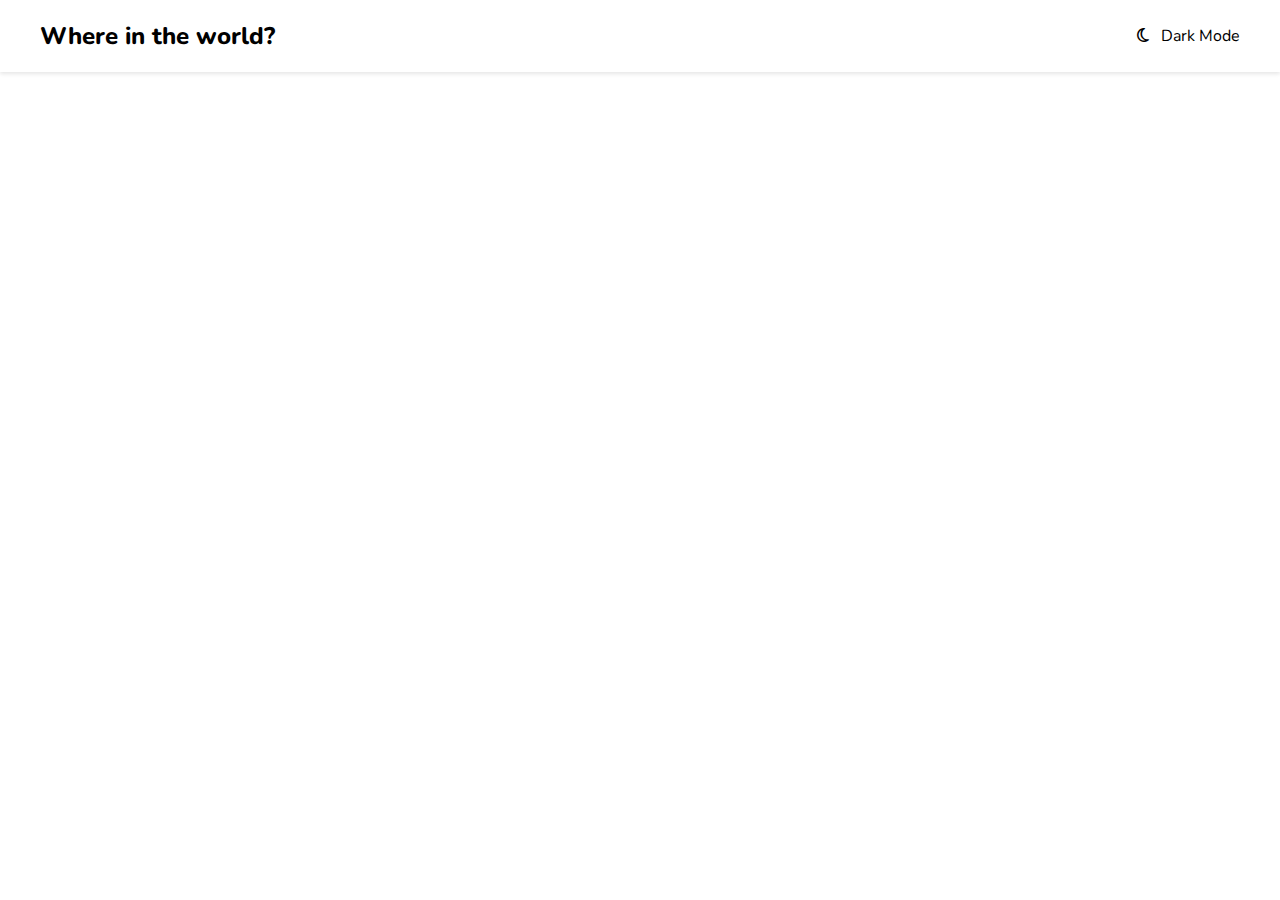
==== countries-api-frontend-mentor-challenge/index.html @ 7b8b0765 "first commit" ====
<!DOCTYPE html>
<html lang="en">
<head>
    <meta charset="UTF-8">
    <meta name="viewport" content="width=device-width, initial-scale=1.0">
    <title>Countries Rest Api Project</title>
    <link href="https://fonts.googleapis.com/css?family=Nunito:200,300,regular,500,600,700,800,900" rel="stylesheet" />
    <link rel="stylesheet" href="https://cdnjs.cloudflare.com/ajax/libs/font-awesome/6.7.2/css/all.min.css" integrity="sha512-Evv84Mr4kqVGRNSgIGL/F/aIDqQb7xQ2vcrdIwxfjThSH8CSR7PBEakCr51Ck+w+/U6swU2Im1vVX0SVk9ABhg==" crossorigin="anonymous" referrerpolicy="no-referrer" />
    <script src="script.js"></script>
    <link rel="stylesheet" href="style.css">
    </head>
<body>
    <header class="header">
        <div class="header-content">
            <h2 class="title">Where in the world?</h2>
        <p><i class="fa-regular fa-moon"></i>&nbsp;&nbsp; Dark Mode</p>
        </div>
        
    </header>

</body>
</html>
---- countries-api-frontend-mentor-challenge/style.css ----
*{
    box-sizing: border-box;
}

body{
    margin: 0;
    font-family: Nunito, sans-serif;


}

.title{
    font-weight: 800;
}

.header{
    box-shadow: 0 2px 4px rgba(0, 0, 0, 0.1);
    padding-inline: 24px;
}
.header-content{
    display: flex;
    align-items: center;
    justify-content: space-between;
    max-width: 1200px;
    margin-inline: auto;

   
}
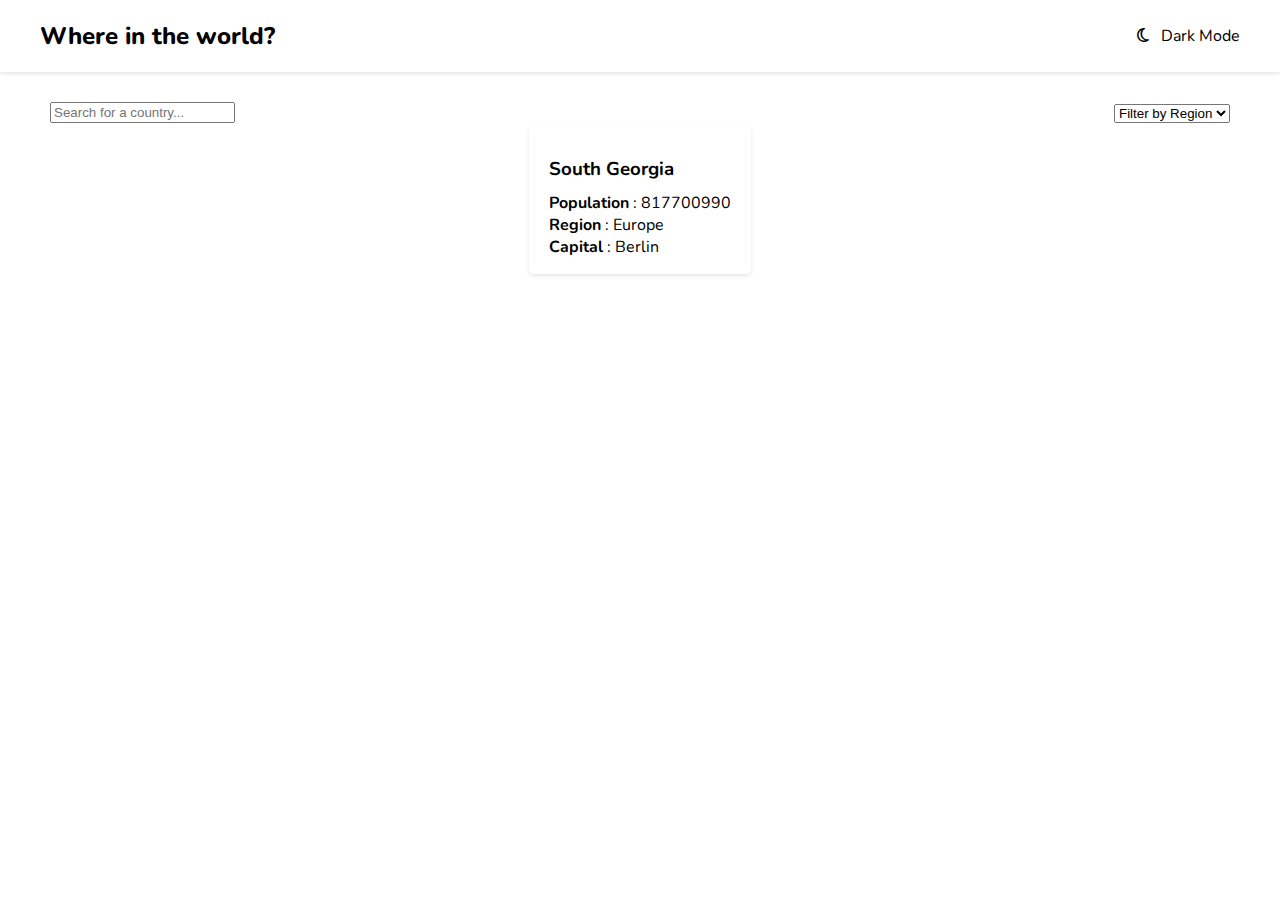
==== commit 789116fc: "UI update" ====
--- a/countries-api-frontend-mentor-challenge/index.html
+++ b/countries-api-frontend-mentor-challenge/index.html
@@ -3,7 +3,7 @@
 <head>
     <meta charset="UTF-8">
     <meta name="viewport" content="width=device-width, initial-scale=1.0">
-    <title>Countries Rest Api Project</title>
+    <title>CountriesProject</title>
     <link href="https://fonts.googleapis.com/css?family=Nunito:200,300,regular,500,600,700,800,900" rel="stylesheet" />
     <link rel="stylesheet" href="https://cdnjs.cloudflare.com/ajax/libs/font-awesome/6.7.2/css/all.min.css" integrity="sha512-Evv84Mr4kqVGRNSgIGL/F/aIDqQb7xQ2vcrdIwxfjThSH8CSR7PBEakCr51Ck+w+/U6swU2Im1vVX0SVk9ABhg==" crossorigin="anonymous" referrerpolicy="no-referrer" />
     <script src="script.js"></script>
@@ -15,8 +15,33 @@
             <h2 class="title">Where in the world?</h2>
         <p><i class="fa-regular fa-moon"></i>&nbsp;&nbsp; Dark Mode</p>
         </div>
-        
     </header>
+    <main>
+        <div class="search-section">
+                <input type="text" placeholder="Search for a country..." class="search-input">
+                <div class="filter-section">
+                    <select name="region" id="region" class="region-select">
+                        <option value="region">Filter by Region</option>
+                        <option value="Africa">Africa</option>
+                        <option value="America">America</option>
+                        <option value="Asia">Asia</option>
+                        <option value="Europe">Europe</option>
+                        <option value="Oceania">Oceania</option>
+                    </select>
+                </div>
+        </div>
+        <div class="hero-section">
+            <div class="container">
+                <img src="https://flagcdn.com/gs.svg" alt="" class="country-flag">
+                <div class="country-content">
+                    <h3>South Georgia</h3>
+                    <span><b>Population</b> : 817700990</span>
+                    <span><b>Region</b> : Europe</span>
+                    <span><b>Capital</b> : Berlin</span>
+                </div>
+            </div>
+        </div>
+    </main>
 
 </body>
 </html>--- a/countries-api-frontend-mentor-challenge/style.css
+++ b/countries-api-frontend-mentor-challenge/style.css
@@ -25,4 +25,41 @@
     margin-inline: auto;
 
    
+}
+main{
+    padding: 30px 50px;
+}
+
+.search-section{
+    display: flex;
+    align-items: center;
+    justify-content: space-between;
+}
+
+.hero-section{
+    display: flex;
+    align-items: center;
+    justify-content: space-evenly;
+}
+
+.container{
+    max-width: 300px;
+    border-radius: 5px;
+    box-shadow: 0 2px 4px rgba(0, 0, 0, 0.1);
+}
+
+.container img{
+    width: 100%;
+}
+    
+.country-content{
+    display: flex;
+    flex-direction: column;
+    padding-inline: 20px;
+    padding-bottom: 16px;
+}
+
+.country-content h3{
+    padding : 0px;
+    margin-block: 10px;
 }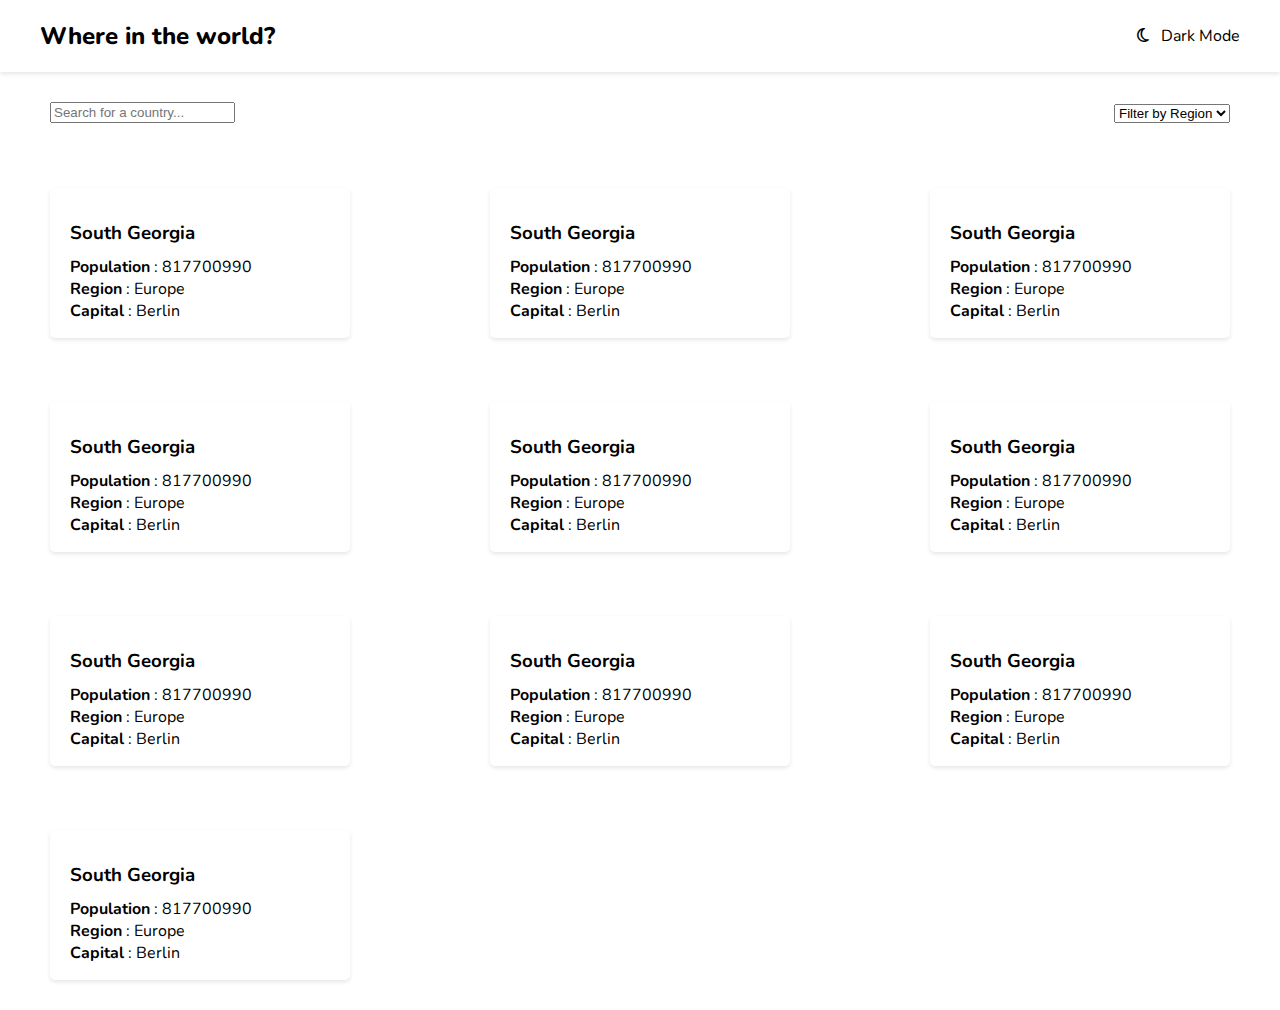
==== commit 1936f3a2: "ui update" ====
--- a/countries-api-frontend-mentor-challenge/index.html
+++ b/countries-api-frontend-mentor-challenge/index.html
@@ -30,16 +30,99 @@
                     </select>
                 </div>
         </div>
+        
         <div class="hero-section">
-            <div class="container">
-                <img src="https://flagcdn.com/gs.svg" alt="" class="country-flag">
-                <div class="country-content">
-                    <h3>South Georgia</h3>
-                    <span><b>Population</b> : 817700990</span>
-                    <span><b>Region</b> : Europe</span>
-                    <span><b>Capital</b> : Berlin</span>
-                </div>
-            </div>
+            <a href = "#" class="country-card">
+                    <img src="https://flagcdn.com/gs.svg" alt="" class="country-flag">
+                    <div class="country-content">
+                        <h3>South Georgia</h3>
+                        <span><b>Population</b> : 817700990</span>
+                        <span><b>Region</b> : Europe</span>
+                        <span><b>Capital</b> : Berlin</span>
+                    </div>
+            </a>
+            <a href = "#" class="country-card">
+                    <img src="https://flagcdn.com/gs.svg" alt="" class="country-flag">
+                    <div class="country-content">
+                        <h3>South Georgia</h3>
+                        <span><b>Population</b> : 817700990</span>
+                        <span><b>Region</b> : Europe</span>
+                        <span><b>Capital</b> : Berlin</span>
+                    </div>
+            </a>
+            <a href = "#" class="country-card">
+                    <img src="https://flagcdn.com/gs.svg" alt="" class="country-flag">
+                    <div class="country-content">
+                        <h3>South Georgia</h3>
+                        <span><b>Population</b> : 817700990</span>
+                        <span><b>Region</b> : Europe</span>
+                        <span><b>Capital</b> : Berlin</span>
+                    </div>
+            </a>
+            <a href = "#" class="country-card">
+                    <img src="https://flagcdn.com/gs.svg" alt="" class="country-flag">
+                    <div class="country-content">
+                        <h3>South Georgia</h3>
+                        <span><b>Population</b> : 817700990</span>
+                        <span><b>Region</b> : Europe</span>
+                        <span><b>Capital</b> : Berlin</span>
+                    </div>
+            </a>
+            <a href = "#" class="country-card">
+                    <img src="https://flagcdn.com/gs.svg" alt="" class="country-flag">
+                    <div class="country-content">
+                        <h3>South Georgia</h3>
+                        <span><b>Population</b> : 817700990</span>
+                        <span><b>Region</b> : Europe</span>
+                        <span><b>Capital</b> : Berlin</span>
+                    </div>
+            </a>
+            <a href = "#" class="country-card">
+                    <img src="https://flagcdn.com/gs.svg" alt="" class="country-flag">
+                    <div class="country-content">
+                        <h3>South Georgia</h3>
+                        <span><b>Population</b> : 817700990</span>
+                        <span><b>Region</b> : Europe</span>
+                        <span><b>Capital</b> : Berlin</span>
+                    </div>
+            </a>
+            <a href = "#" class="country-card">
+                    <img src="https://flagcdn.com/gs.svg" alt="" class="country-flag">
+                    <div class="country-content">
+                        <h3>South Georgia</h3>
+                        <span><b>Population</b> : 817700990</span>
+                        <span><b>Region</b> : Europe</span>
+                        <span><b>Capital</b> : Berlin</span>
+                    </div>
+            </a>
+            <a href = "#" class="country-card">
+                    <img src="https://flagcdn.com/gs.svg" alt="" class="country-flag">
+                    <div class="country-content">
+                        <h3>South Georgia</h3>
+                        <span><b>Population</b> : 817700990</span>
+                        <span><b>Region</b> : Europe</span>
+                        <span><b>Capital</b> : Berlin</span>
+                    </div>
+            </a>
+            <a href = "#" class="country-card">
+                    <img src="https://flagcdn.com/gs.svg" alt="" class="country-flag">
+                    <div class="country-content">
+                        <h3>South Georgia</h3>
+                        <span><b>Population</b> : 817700990</span>
+                        <span><b>Region</b> : Europe</span>
+                        <span><b>Capital</b> : Berlin</span>
+                    </div>
+            </a>
+            <a href = "#" class="country-card">
+                    <img src="https://flagcdn.com/gs.svg" alt="" class="country-flag">
+                    <div class="country-content">
+                        <h3>South Georgia</h3>
+                        <span><b>Population</b> : 817700990</span>
+                        <span><b>Region</b> : Europe</span>
+                        <span><b>Capital</b> : Berlin</span>
+                    </div>
+            </a>
+            
         </div>
     </main>
 
--- a/countries-api-frontend-mentor-challenge/style.css
+++ b/countries-api-frontend-mentor-challenge/style.css
@@ -37,20 +37,37 @@
 }
 
 .hero-section{
+    max-width: 1200px;
+    margin-top: 64px;
+    margin-inline: auto;
     display: flex;
     align-items: center;
-    justify-content: space-evenly;
+    gap: 64px;
+    flex-wrap: wrap;
+    justify-content: space-between;
 }
 
-.container{
-    max-width: 300px;
+
+.country-card{
+    display: inline-block;
+    width: 300px;
     border-radius: 5px;
+    overflow: hidden;
     box-shadow: 0 2px 4px rgba(0, 0, 0, 0.1);
+    text-decoration: none;
+    color: inherit;
+    transition: all 0.3s ease-in-out;
 }
 
-.container img{
+.country-card img{
     width: 100%;
 }
+
+.country-card:hover{
+    transform: scale(1.03);
+    box-shadow: 0 4px 8px rgba(0, 0, 0, 0.1);
+}
+
     
 .country-content{
     display: flex;
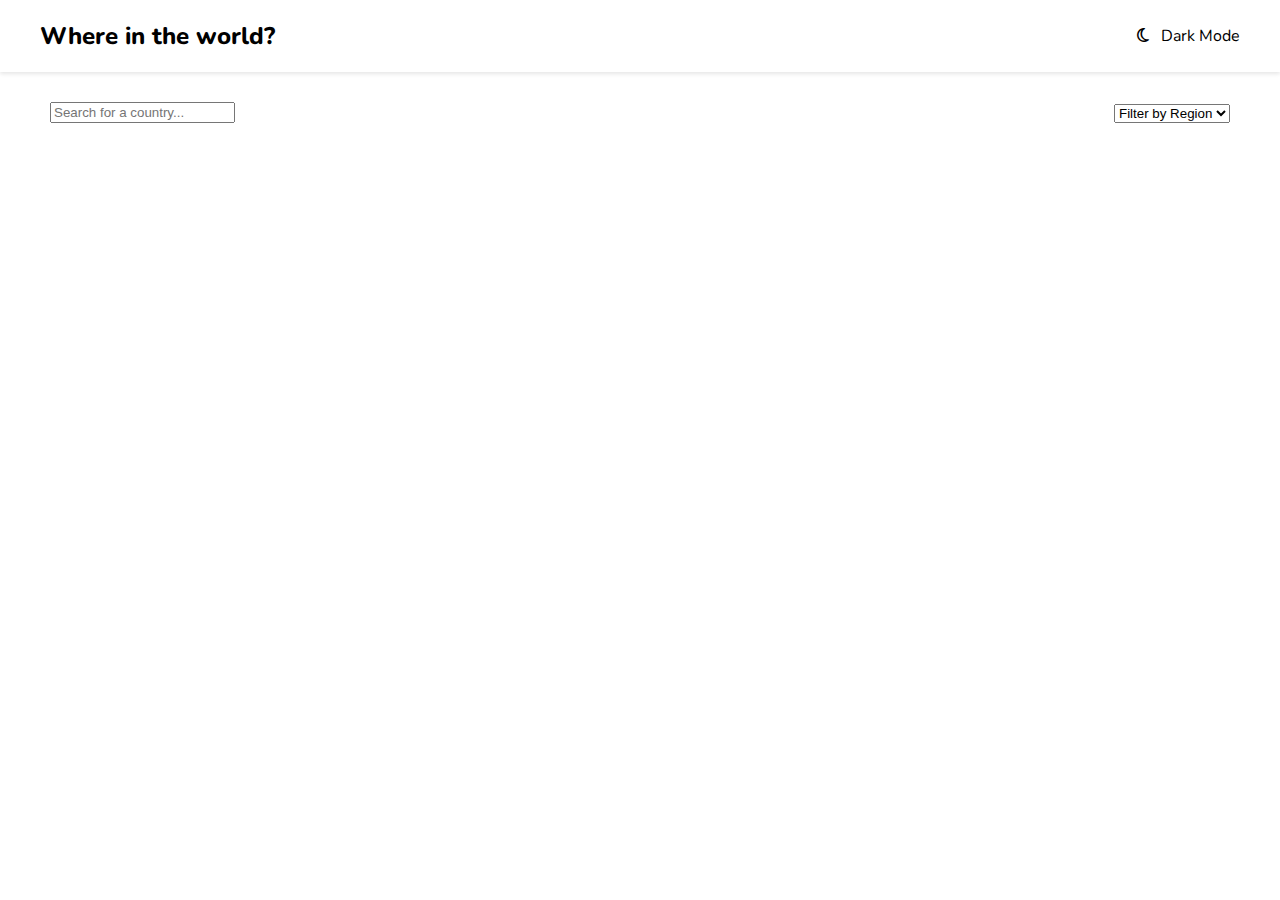
==== commit b8f0494b: "Api succesfully integrated" ====
--- a/countries-api-frontend-mentor-challenge/index.html
+++ b/countries-api-frontend-mentor-challenge/index.html
@@ -6,7 +6,7 @@
     <title>CountriesProject</title>
     <link href="https://fonts.googleapis.com/css?family=Nunito:200,300,regular,500,600,700,800,900" rel="stylesheet" />
     <link rel="stylesheet" href="https://cdnjs.cloudflare.com/ajax/libs/font-awesome/6.7.2/css/all.min.css" integrity="sha512-Evv84Mr4kqVGRNSgIGL/F/aIDqQb7xQ2vcrdIwxfjThSH8CSR7PBEakCr51Ck+w+/U6swU2Im1vVX0SVk9ABhg==" crossorigin="anonymous" referrerpolicy="no-referrer" />
-    <script src="script.js"></script>
+
     <link rel="stylesheet" href="style.css">
     </head>
 <body>
@@ -32,99 +32,9 @@
         </div>
         
         <div class="hero-section">
-            <a href = "#" class="country-card">
-                    <img src="https://flagcdn.com/gs.svg" alt="" class="country-flag">
-                    <div class="country-content">
-                        <h3>South Georgia</h3>
-                        <span><b>Population</b> : 817700990</span>
-                        <span><b>Region</b> : Europe</span>
-                        <span><b>Capital</b> : Berlin</span>
-                    </div>
-            </a>
-            <a href = "#" class="country-card">
-                    <img src="https://flagcdn.com/gs.svg" alt="" class="country-flag">
-                    <div class="country-content">
-                        <h3>South Georgia</h3>
-                        <span><b>Population</b> : 817700990</span>
-                        <span><b>Region</b> : Europe</span>
-                        <span><b>Capital</b> : Berlin</span>
-                    </div>
-            </a>
-            <a href = "#" class="country-card">
-                    <img src="https://flagcdn.com/gs.svg" alt="" class="country-flag">
-                    <div class="country-content">
-                        <h3>South Georgia</h3>
-                        <span><b>Population</b> : 817700990</span>
-                        <span><b>Region</b> : Europe</span>
-                        <span><b>Capital</b> : Berlin</span>
-                    </div>
-            </a>
-            <a href = "#" class="country-card">
-                    <img src="https://flagcdn.com/gs.svg" alt="" class="country-flag">
-                    <div class="country-content">
-                        <h3>South Georgia</h3>
-                        <span><b>Population</b> : 817700990</span>
-                        <span><b>Region</b> : Europe</span>
-                        <span><b>Capital</b> : Berlin</span>
-                    </div>
-            </a>
-            <a href = "#" class="country-card">
-                    <img src="https://flagcdn.com/gs.svg" alt="" class="country-flag">
-                    <div class="country-content">
-                        <h3>South Georgia</h3>
-                        <span><b>Population</b> : 817700990</span>
-                        <span><b>Region</b> : Europe</span>
-                        <span><b>Capital</b> : Berlin</span>
-                    </div>
-            </a>
-            <a href = "#" class="country-card">
-                    <img src="https://flagcdn.com/gs.svg" alt="" class="country-flag">
-                    <div class="country-content">
-                        <h3>South Georgia</h3>
-                        <span><b>Population</b> : 817700990</span>
-                        <span><b>Region</b> : Europe</span>
-                        <span><b>Capital</b> : Berlin</span>
-                    </div>
-            </a>
-            <a href = "#" class="country-card">
-                    <img src="https://flagcdn.com/gs.svg" alt="" class="country-flag">
-                    <div class="country-content">
-                        <h3>South Georgia</h3>
-                        <span><b>Population</b> : 817700990</span>
-                        <span><b>Region</b> : Europe</span>
-                        <span><b>Capital</b> : Berlin</span>
-                    </div>
-            </a>
-            <a href = "#" class="country-card">
-                    <img src="https://flagcdn.com/gs.svg" alt="" class="country-flag">
-                    <div class="country-content">
-                        <h3>South Georgia</h3>
-                        <span><b>Population</b> : 817700990</span>
-                        <span><b>Region</b> : Europe</span>
-                        <span><b>Capital</b> : Berlin</span>
-                    </div>
-            </a>
-            <a href = "#" class="country-card">
-                    <img src="https://flagcdn.com/gs.svg" alt="" class="country-flag">
-                    <div class="country-content">
-                        <h3>South Georgia</h3>
-                        <span><b>Population</b> : 817700990</span>
-                        <span><b>Region</b> : Europe</span>
-                        <span><b>Capital</b> : Berlin</span>
-                    </div>
-            </a>
-            <a href = "#" class="country-card">
-                    <img src="https://flagcdn.com/gs.svg" alt="" class="country-flag">
-                    <div class="country-content">
-                        <h3>South Georgia</h3>
-                        <span><b>Population</b> : 817700990</span>
-                        <span><b>Region</b> : Europe</span>
-                        <span><b>Capital</b> : Berlin</span>
-                    </div>
-            </a>
             
         </div>
     </main>
-
+    <script src="script.js" defer></script>
 </body>
 </html>--- a/countries-api-frontend-mentor-challenge/style.css
+++ b/countries-api-frontend-mentor-challenge/style.css
@@ -23,8 +23,6 @@
     justify-content: space-between;
     max-width: 1200px;
     margin-inline: auto;
-
-   
 }
 main{
     padding: 30px 50px;
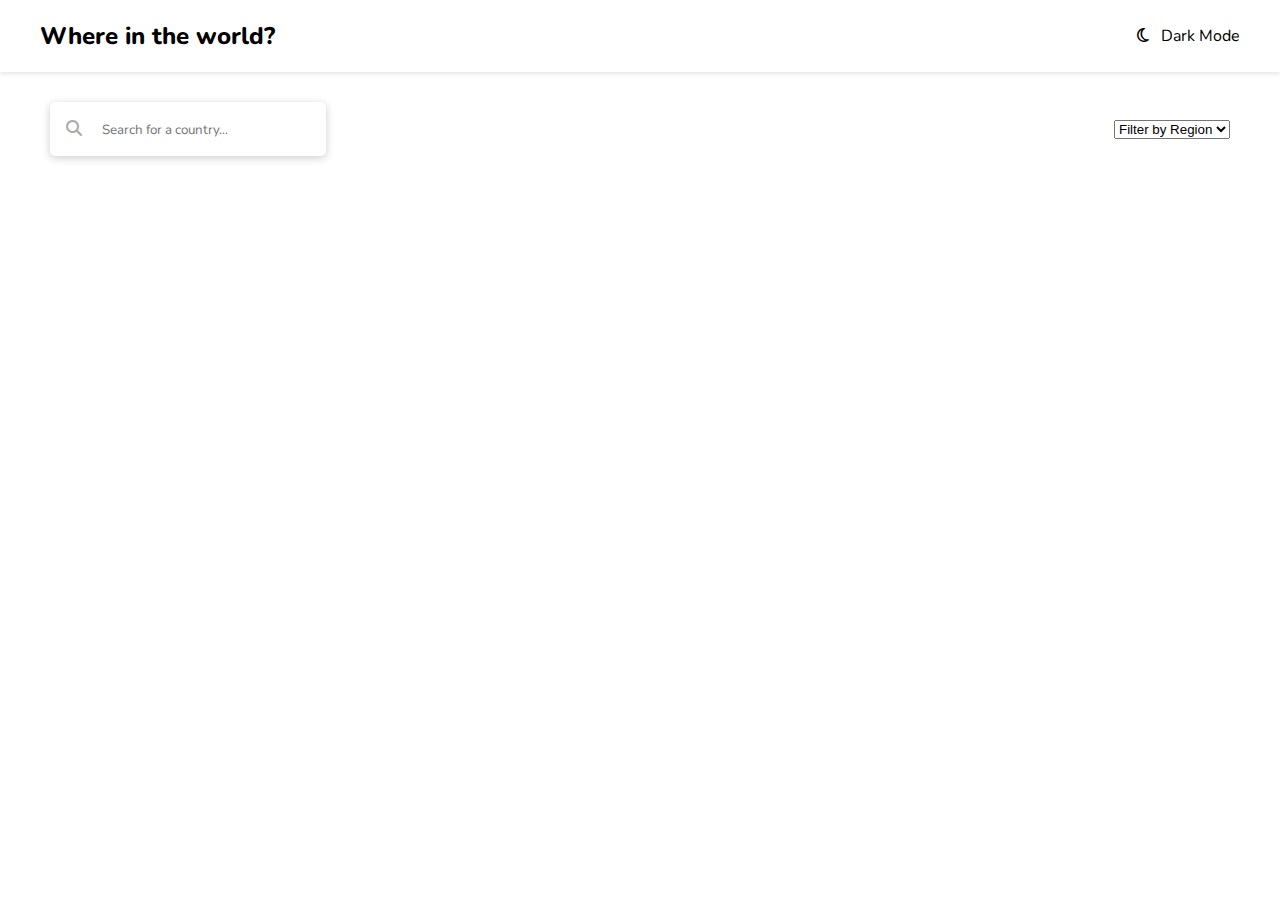
==== commit 5a91a82c: "complete dynamic api implemenation" ====
--- a/countries-api-frontend-mentor-challenge/index.html
+++ b/countries-api-frontend-mentor-challenge/index.html
@@ -18,7 +18,10 @@
     </header>
     <main>
         <div class="search-section">
+            <div class="search-box-container">
+                <i class="fa-solid fa-magnifying-glass"></i>
                 <input type="text" placeholder="Search for a country..." class="search-input">
+            </div>
                 <div class="filter-section">
                     <select name="region" id="region" class="region-select">
                         <option value="region">Filter by Region</option>
--- a/countries-api-frontend-mentor-challenge/style.css
+++ b/countries-api-frontend-mentor-challenge/style.css
@@ -17,6 +17,11 @@
     box-shadow: 0 2px 4px rgba(0, 0, 0, 0.1);
     padding-inline: 24px;
 }
+
+.header a{
+    text-decoration: none;
+    color: inherit;
+}
 .header-content{
     display: flex;
     align-items: center;
@@ -34,6 +39,24 @@
     justify-content: space-between;
 }
 
+.search-box-container{
+    max-width: 400px;
+    padding: 16px 48px 16px 16px;
+    box-shadow: 0 2px 8px rgba(0, 0, 0, 0.2);
+    border-radius: 5px;
+}
+
+.search-box-container i{
+    margin-right: 8px;
+    color: rgb(171, 171, 171); 
+}
+.search-box-container input{
+   padding-left: 8px;
+   border: none;
+   outline: none;
+   color: rgb(142, 142, 142);
+   font-family: inherit;
+}
 .hero-section{
     max-width: 1200px;
     margin-top: 64px;
@@ -45,25 +68,26 @@
     justify-content: space-between;
 }
 
-
 .country-card{
     display: inline-block;
     width: 300px;
     border-radius: 5px;
     overflow: hidden;
-    box-shadow: 0 2px 4px rgba(0, 0, 0, 0.1);
+    box-shadow: 0 2px 4px rgba(0, 0, 0, 0.2);
     text-decoration: none;
     color: inherit;
     transition: all 0.3s ease-in-out;
+    cursor: pointer;
 }
 
 .country-card img{
     width: 100%;
+    height: 200px;
 }
 
 .country-card:hover{
     transform: scale(1.03);
-    box-shadow: 0 4px 8px rgba(0, 0, 0, 0.1);
+    box-shadow: 0 4px 8px rgba(0, 0, 0, 0.2);
 }
 
     
@@ -77,4 +101,5 @@
 .country-content h3{
     padding : 0px;
     margin-block: 10px;
-}+}
+
